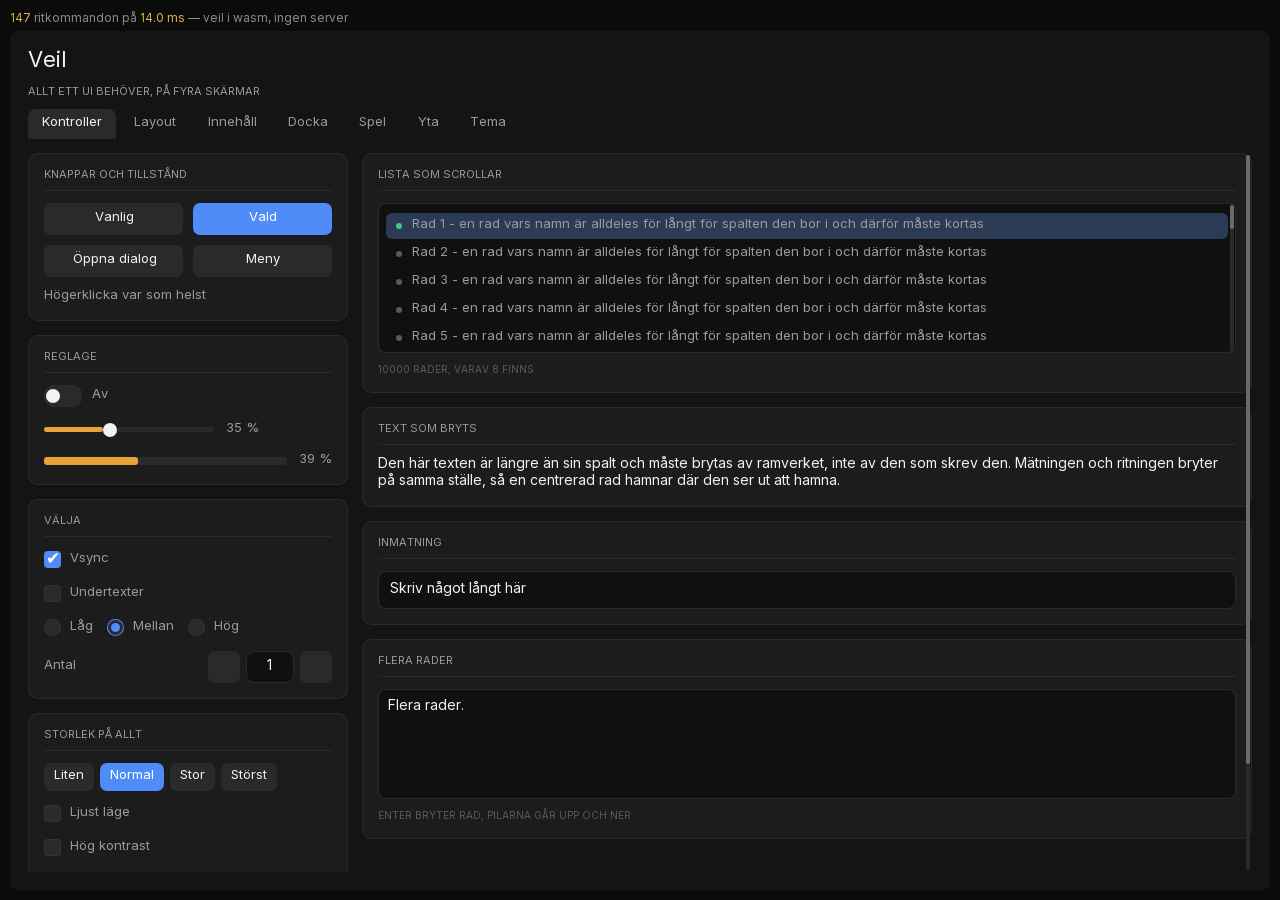
==== examples/wasm_gallery/index.html @ 5d642773 "veil: the cheapest frame is the one nobody builds" ====
<!doctype html>
<html>
<head>
<meta charset="utf-8">
<title>Veil — hela galleriet som wasm</title>
<style>
  /* Nothing in this page lays anything out. Every box, every line of text
     and every rounded corner inside the canvas was decided by veil, in
     wasm, in this tab - there is no server and no DOM below it. */
  html, body { margin: 0; height: 100%; background: #0b0b0b; color: #8a8a8a;
               font: 12px "VeilBody", system-ui, sans-serif; }
  body { display: flex; flex-direction: column; gap: 6px; padding: 10px; box-sizing: border-box; }
  /* The canvas takes whatever room is left. Veil lays out to that, every
     frame, so dragging the window is not a special case of anything. */
  canvas { border-radius: 8px; cursor: default; touch-action: none; flex: 1 1 auto; width: 100%; min-height: 0; display: block; }
  #status { min-height: 1.2em; }
  b { color: #e0b04a; font-weight: normal; }
</style>
</head>
<body>
<div id="status">laddar…</div>
<canvas id="cv"></canvas>
<script>
const cv = document.getElementById('cv');
const ctx = cv.getContext('2d');
const statusEl = document.getElementById('status');

// The screen veil lays out for, in its own pixels - which is whatever room
// the window gives the canvas, not a number written down here.
//
// The canvas holds MORE dots than that on a display that packs more into
// the same inch: at 150 % a 1040-wide canvas stretched to 1560 is a blurred
// photograph of the UI. The backing store is sized in device dots and the
// whole painting scaled by the same factor, so text is drawn at the size it
// is shown at.
let W = 1040, H = 720, dots = 1;
function fit() {
  const r = cv.getBoundingClientRect();
  W = Math.max(320, Math.round(r.width));
  H = Math.max(240, Math.round(r.height));
  dots = window.devicePixelRatio || 1;
  cv.width = Math.round(W * dots);
  cv.height = Math.round(H * dots);
  wearing = '';                       // a resized canvas forgets its state
  where = r;
  if (mod) mod.room_is(W, H);
}

const ICONS = {
  folder: '\u{1F4C1}', file: '\u{1F4C4}', search: '\u{1F50D}', settings: '⚙',
  bell: '\u{1F514}', user: '\u{1F464}', lock: '\u{1F512}', copy: '❐',
  trash: '\u{1F5D1}', menu: '≡', close: '✕', x: '✕',
  check: '✔', plus: '＋', minus: '−', play: '▶', pause: '⏸',
  star: '★', heart: '♥', diamond: '◆', circle: '●', triangle: '▲',
  chevron: '›', chevron_right: '›', chevron_left: '‹',
  chevron_down: 'ˇ', chevron_up: 'ˆ',
  arrow_right: '→', arrow_left: '←', arrow_up: '↑', arrow_down: '↓',
  sword: '\u{1F5E1}', shield: '\u{1F6E1}', bow: '\u{1F3F9}', potion: '\u{1F9EA}',
  ring: '\u{1F48D}', orb: '\u{1F52E}', scroll: '\u{1F4DC}', key: '\u{1F5DD}',
  pickaxe: '⛏', meat: '\u{1F356}', gem: '\u{1F48E}', coin: '\u{1FA99}',
};

// An empty colour means "do not paint", never "paint black".
function ink(c) { return (c && c.length > 1) ? c : null; }

// A radius crosses as a string so one command can carry four corners:
// "8" is all four, "8 0 8 0" goes top-left, top-right, bottom-right,
// bottom-left. Held to half the shorter side, the way the shader holds it.
function corners(r, w, h) {
  const parts = String(r == null ? 0 : r).trim().split(/\s+/).map(Number);
  const four = parts.length >= 4 ? parts.slice(0, 4)
             : parts.length === 2 ? [parts[0], parts[1], parts[0], parts[1]]
             : [parts[0] || 0, parts[0] || 0, parts[0] || 0, parts[0] || 0];
  const cap = Math.min(w, h) / 2;
  return four.map(v => Math.max(0, Math.min(cap, v || 0)));
}

function roundPath(x, y, w, h, rad) {
  const [tl, tr, br, bl] = corners(rad, w, h);
  ctx.beginPath();
  ctx.moveTo(x + tl, y);
  ctx.lineTo(x + w - tr, y);
  ctx.arcTo(x + w, y, x + w, y + tr, tr);
  ctx.lineTo(x + w, y + h - br);
  ctx.arcTo(x + w, y + h, x + w - br, y + h, br);
  ctx.lineTo(x + bl, y + h);
  ctx.arcTo(x, y + h, x, y + h - bl, bl);
  ctx.lineTo(x, y + tl);
  ctx.arcTo(x, y, x + tl, y, tl);
  ctx.closePath();
}

// Clipping is a SETTING, not a stack. The resolver has already worked out
// what is inside every clip a node sits under, so each command says the
// finished box. A box with no area is how it says there is no clip.
let clipped = false;
function setClip(x, y, w, h, rad) {
  if (clipped) { ctx.restore(); clipped = false; }
  if (w < 0 || h < 0) return;
  ctx.save();
  roundPath(x, y, w, h, rad);
  ctx.clip();
  clipped = true;
}

// Pictures arrive as names. Loaded once, kept, and the frame asked for
// again when one lands - a missing picture is a hole, never a stall.
const pictures = new Map();
function pictureOf(name) {
  if (!name) return null;
  if (pictures.has(name)) return pictures.get(name) || null;
  const img = new Image();
  img.onload = () => { pictures.set(name, img); };
  img.onerror = () => pictures.set(name, null);
  img.src = 'art/' + encodeURIComponent(name);
  pictures.set(name, null);
  return null;
}

// Assigning ctx.font re-parses the shorthand and re-resolves the face, and a
// screen has a hundred and fifty lines of text on it. Setting it only when it
// actually changes took a frame from six milliseconds to two.
let wearing = '';
function face(f) { if (f !== wearing) { ctx.font = f; wearing = f; } }

// --- the module -----------------------------------------------------------
// Everything wasm cannot do for itself. The slot store is a Map here and
// the clock is here, which is the whole of the "state" group - and it is
// what lets a framework whose caches, motion store and "how long has this
// been hovered" all live in slots run inside a tab.

let M = null, mod = null, floor = 0;
const began = performance.now();

// --- the slot store -------------------------------------------------------
// A byte-keyed table, and the reason it is not simply a Map of strings.
//
// A frame asks the store about two and a half thousand times. Measured, the
// call across the seam is FREE - what cost 0.25 microseconds a time was
// turning the key's bytes into a JS string so a Map could hash it. Eighty
// four per cent of the whole thing, for a string nobody ever reads.
//
// So the bytes are hashed where they lie and compared where they lie. A
// lookup allocates nothing. Text VALUES are kept as bytes too, so setting
// one and reading it back never makes a string either. 0.25 -> 0.04 µs.
const slots = (() => {
  let U = null, seen = null;
  const bytes = () => { if (seen !== M.buffer) { seen = M.buffer; U = new Uint8Array(M.buffer); } return U; };
  // hash -> entry, or an array of them when two keys land on one hash.
  const table = new Map();

  // The module hands over the key's HASH - it works it out in a dozen wasm
  // instructions over the bytes where they already lie - and leaves the
  // key's address at mem[8] for the one thing a hash cannot do: tell two
  // keys apart that landed on the same number.
  const keyAt = (u) => u[8] | (u[9] << 8) | (u[10] << 16) | (u[11] << 24);
  const same = (u, at, n, k) => {
    if (k.length !== n) return false;
    for (let i = 0; i < n; i++) if (k[i] !== u[at + i]) return false;
    return true;
  };
  const find = (h) => {
    const hit = table.get(h >>> 0);
    if (hit === undefined) return undefined;
    const u = bytes(), p = keyAt(u);
    const n = u[p] | (u[p+1] << 8) | (u[p+2] << 16) | (u[p+3] << 24);
    if (!Array.isArray(hit)) return same(u, p + 4, n, hit.k) ? hit : undefined;
    for (const e of hit) if (same(u, p + 4, n, e.k)) return e;
    return undefined;
  };
  const put = (h, v) => {
    const u = bytes(), p = keyAt(u);
    const n = u[p] | (u[p+1] << 8) | (u[p+2] << 16) | (u[p+3] << 24);
    h = h >>> 0;
    const hit = table.get(h);
    if (hit === undefined) { table.set(h, { k: u.slice(p + 4, p + 4 + n), v: v }); return; }
    if (!Array.isArray(hit)) {
      if (same(u, p + 4, n, hit.k)) { hit.v = v; return; }
      table.set(h, [hit, { k: u.slice(p + 4, p + 4 + n), v: v }]);
      return;
    }
    for (const e of hit) if (same(u, p + 4, n, e.k)) { e.v = v; return; }
    hit.push({ k: u.slice(p + 4, p + 4 + n), v: v });
  };
  // A text value, copied out of wasm memory as bytes. No string is made.
  const grab = (p) => {
    const u = bytes();
    const n = u[p] | (u[p+1] << 8) | (u[p+2] << 16) | (u[p+3] << 24);
    return u.slice(p + 4, p + 4 + n);
  };
  return {
    find: find, put: put, grab: grab,
    get size() { let n = 0; for (const v of table.values()) n += Array.isArray(v) ? v.length : 1; return n; },
    // For looking at the store from outside - a test, a status line. Never
    // on the path a frame takes.
    look: (name) => {
      for (const v of table.values())
        for (const e of (Array.isArray(v) ? v : [v]))
          if (utf8.decode(e.k) === name) return (e.v instanceof Uint8Array) ? utf8.decode(e.v) : e.v;
      return undefined;
    },
  };
})();

// One decoder, not one per string. A frame crosses this seam a couple of
// thousand times - every slot key, every colour, every line of text - and
// building a fresh TextDecoder each time was over half the frame.
const utf8 = new TextDecoder(), toUtf8 = new TextEncoder();
const readText = (p) => {
  const u = new Uint8Array(M.buffer);
  const n = u[p] | (u[p+1] << 8) | (u[p+2] << 16) | (u[p+3] << 24);
  return utf8.decode(u.subarray(p + 4, p + 4 + n));
};
// Text lives in linear memory behind a four-byte length, taken from the
// bump pointer the module keeps at address 0.
const EMPTY = new Uint8Array(0);
const allocBytes = (b) => {
  const dv = new DataView(M.buffer), u8 = new Uint8Array(M.buffer);
  const p = dv.getUint32(0, true);
  dv.setUint32(p, b.length, true);
  u8.set(b, p + 4);
  dv.setUint32(0, p + 4 + b.length, true);
  return p;
};
const allocText = (s) => allocBytes(toUtf8.encode(s));

const env = {
  __print: (p, nl) => console.log(readText(p)),
  __argc: () => 1,
  __argv: (i) => allocText(i === 0 ? 'veil' : ''),
  __file_write: () => 1,
  __file_read: () => allocText(''),
  host_sin: Math.sin, host_cos: Math.cos, host_tan: Math.tan,
  host_sqrt: Math.sqrt, host_exp: Math.exp, host_log: Math.log,
  host_pow: Math.pow, host_atan2: Math.atan2,
  __slot_set: (k, v) => { slots.put(k, v); return 0; },
  __slot_set_text: (k, v) => { slots.put(k, slots.grab(v)); return 0; },
  __slot_get_int: (k) => { const e = slots.find(k); return (e !== undefined && typeof e.v === 'number') ? e.v : 0; },
  __slot_get: (k) => { const e = slots.find(k); return allocBytes((e !== undefined && e.v instanceof Uint8Array) ? e.v : EMPTY); },
  __slot_has: (k) => (slots.find(k) !== undefined ? 1 : 0),
  __now: () => Math.round(performance.now() - began),
  fmt_float: (x, places) => allocText(Number(x).toFixed(places >>> 0)),
  // There is no arena and no persist region in a page: one linear memory,
  // a bump pointer, and a host that winds it back between frames.
  orion_persist_on: () => 0, orion_persist_off: () => 0,
  orion_arena_off: () => 0, orion_arena_on: () => 0, orion_arena_active: () => 0,

  // --- the painter: eleven commands, called as the list is walked ---------
  // Nothing is serialised and nothing is parsed. A rectangle crosses as
  // four numbers.
  page_rect: (x, y, w, h, colP, radP) => {
    const col = ink(readText(colP));
    if (!col) return 0;
    ctx.fillStyle = col;
    // A fill that changes down its own box is a fill, not a second kind of
    // command, so a gradient rides in the colour slot.
    if (col.startsWith('grad:')) {
      const bits = col.split(':');
      const g = ctx.createLinearGradient(x, y, x, y + h);
      g.addColorStop(0, '#' + bits[1]); g.addColorStop(1, '#' + bits[2]);
      ctx.fillStyle = g;
    }
    roundPath(x, y, w, h, readText(radP));
    ctx.fill();
    return 1;
  },
  // The same rounded box, blurred, with nothing on top - the box that casts
  // it comes next in the stream.
  page_shadow: (x, y, w, h, colP, rad, blur) => {
    const col = ink(readText(colP));
    if (!col) return 0;
    ctx.save();
    ctx.shadowColor = col; ctx.shadowBlur = blur || 0; ctx.fillStyle = col;
    roundPath(x, y, w, h, rad);
    ctx.fill();
    ctx.restore();
    return 1;
  },
  page_clip: (x, y, w, h, rad) => { setClip(x, y, w, h, rad); return 1; },
  page_text: (x, y, sP, colP, size) => {
    const col = ink(readText(colP));
    if (!col) return 0;
    ctx.fillStyle = col;
    face((size || 13) + 'px VeilBody, system-ui, sans-serif');
    ctx.fillText(readText(sP), x, y);
    return 1;
  },
  // An icon with no colour is not painted, exactly like text with none.
  // Guessing a grey here hid a theme that never said what colour its mark
  // was, and drew a light grey tick on a blue box.
  //
  // A symbol font comes FIRST in the stack. Half of these are text symbols
  // and half are pictographs; an emoji font renders a tick as a COLOUR
  // glyph and ignores the fill entirely, which is why the tick came out in
  // a colour nobody chose. The pictographs have no symbol-font glyph and
  // fall through to the emoji font on their own.
  page_icon: (x, y, nameP, size, colP) => {
    const col = ink(readText(colP));
    if (!col) return 0;
    ctx.fillStyle = col;
    const side = size || 16;
    face(side + 'px "Segoe UI Symbol", "Apple Symbols", "Segoe UI Emoji", "Apple Color Emoji", serif');
    // The list says "an icon of this size, at this corner". Where the glyph
    // the painter substitutes sits inside that square is the painter's own
    // business, and the middle is where it belongs.
    ctx.textAlign = 'center'; ctx.textBaseline = 'middle';
    ctx.fillText(ICONS[readText(nameP)] || '·', x + side / 2, y + side / 2);
    ctx.textAlign = 'left'; ctx.textBaseline = 'top';
    return 1;
  },
  // A ring, or a slice of one. Veil counts degrees clockwise from twelve
  // o'clock, which is how anybody reading a dial counts them.
  page_arc: (x, y, outer, thick, from, to, colP) => {
    const col = ink(readText(colP));
    const r = (outer || 0) - (thick || 0) / 2;
    if (!col || r <= 0) return 0;
    ctx.save();
    ctx.beginPath();
    ctx.arc(x, y, r, (from - 90) * Math.PI / 180, (to - 90) * Math.PI / 180);
    ctx.strokeStyle = col; ctx.lineWidth = thick || 1; ctx.lineCap = 'butt';
    ctx.stroke();
    ctx.restore();
    return 1;
  },
  // A filled outline. Points arrive as "x,y x,y ..." already in pixels.
  page_path: (ptsP, colP) => {
    const col = ink(readText(colP));
    const pts = readText(ptsP).trim().split(/\s+/).map(s => s.split(',').map(Number));
    if (!col || pts.length < 2) return 0;
    ctx.beginPath();
    ctx.moveTo(pts[0][0], pts[0][1]);
    for (let i = 1; i < pts.length; i++) ctx.lineTo(pts[i][0], pts[i][1]);
    ctx.closePath();
    ctx.fillStyle = col; ctx.fill();
    return 1;
  },
  page_image: (x, y, pathP, w, h) => {
    const img = pictureOf(readText(pathP));
    if (img) ctx.drawImage(img, x, y, w, h);
    return 1;
  },
  page_sprite: (x, y, pathP, scale) => {
    const img = pictureOf(readText(pathP));
    if (!img) return 0;
    const k = (scale || 100) / 100;
    ctx.drawImage(img, x, y, img.width * k, img.height * k);
    return 1;
  },
  // Nine-slice: the corners keep their size, the edges stretch along one
  // way and the middle stretches both.
  page_nine: (x, y, w, h, pathP, corner) => {
    const img = pictureOf(readText(pathP));
    if (!img) return 0;
    const s = corner || 8, iw = img.width, ih = img.height;
    const cols = [[0, s], [s, iw - 2*s], [iw - s, s]];
    const rows = [[0, s], [s, ih - 2*s], [ih - s, s]];
    const dcols = [[x, s], [x + s, w - 2*s], [x + w - s, s]];
    const drows = [[y, s], [y + s, h - 2*s], [y + h - s, s]];
    for (let r = 0; r < 3; r++) for (let q = 0; q < 3; q++) {
      if (cols[q][1] <= 0 || rows[r][1] <= 0 || dcols[q][1] <= 0 || drows[r][1] <= 0) continue;
      ctx.drawImage(img, cols[q][0], rows[r][0], cols[q][1], rows[r][1],
                         dcols[q][0], drows[r][0], dcols[q][1], drows[r][1]);
    }
    return 1;
  },
};

// --- one frame ------------------------------------------------------------
// Clear, call, wind the bump pointer back. That last line IS the frame
// region: everything a frame allocated is dead the moment it is painted,
// and what has to outlive it went to a slot.

const MOVE = 1, DOWN = 2, UP = 3, DRAG = 4, WHEEL = 5, CHAR = 6, KEY = 7;

// The bump pointer lives at address 0. One DataView, kept - but wasm memory
// GROWS, and growing hands out a new ArrayBuffer and detaches the old one.
// A view made once and held is dead the first time the module needs another
// page, and writing through it throws where the reset belongs, so the frame
// region silently stops being wound back and the module runs out of memory.
let mem0 = null, memBuf = null;
function bump() {
  if (memBuf !== M.buffer) { memBuf = M.buffer; mem0 = new DataView(M.buffer); }
  return mem0;
}

function tell(what, x, y, code, mods) {
  if (!mod) return;
  setClip(0, 0, -1, -1);
  ctx.setTransform(dots, 0, 0, dots, 0, 0);
  ctx.clearRect(0, 0, W, H);
  ctx.textBaseline = 'top';
  ctx.lineJoin = 'round';
  const t0 = performance.now();
  try {
    drawn = mod.frame(what, x | 0, y | 0, code | 0, mods | 0);
  } finally {
    // Everything this frame allocated is dead now. Winding the pointer back
    // IS the frame region - and it happens even if the frame threw, because
    // a frame that does not give its memory back takes the next one down
    // with it, and the one after that, until the module is out of memory.
    bump().setUint32(0, floor, true);
  }
  spent = performance.now() - t0;
  setClip(0, 0, -1, -1);
}

// The canvas is 1040 wide whatever room the window gives it, so a pointer
// at a page pixel is not at a canvas pixel. The rect is kept: asking for it
// forces the browser to lay the page out, and a mouse asks a few hundred
// times a second.
let where = cv.getBoundingClientRect();
addEventListener('resize', fit);
addEventListener('scroll', () => { where = cv.getBoundingClientRect(); }, true);
new ResizeObserver(fit).observe(cv);
function spot(ev) {
  return [Math.round((ev.clientX - where.left) * W / where.width),
          Math.round((ev.clientY - where.top) * H / where.height)];
}

// --- one clock -------------------------------------------------------------
// A browser frame drives everything. Events go in a queue and are drained on
// the next frame; nothing paints outside it.
//
// This is what "not quite smooth" was. Motion ran off a 100 ms timer, so a
// scroll eased at ten frames a second while the display did sixty. A wheel
// painted the whole screen from inside its own handler, and a trackpad sends
// a hundred of those a second - each one a full rebuild the display never
// showed. And the status line was rewritten every frame, which is a DOM
// parse and a page layout for a number nobody reads that fast.

const waiting = [];
let drawn = 0, spent = 0, said = '', asleep = 0, awake = 0;

function later(what, x, y, code, mods) {
  const back = waiting[waiting.length - 1];
  // Moves collapse into each other - only the newest position matters. Wheel
  // steps add up, so a fast flick still travels its whole distance. A press,
  // a release and a key are each their own event and are never lost.
  if (back && back[0] === what && (what === MOVE || what === DRAG)) {
    back[1] = x; back[2] = y;
    return;
  }
  if (back && back[0] === WHEEL && what === WHEEL) { back[2] += y; return; }
  waiting.push([what, x, y, code | 0, mods | 0]);
}

function beat() {
  requestAnimationFrame(beat);
  if (!mod) return;
  if (waiting.length === 0) {
    // Nobody touched anything. If nothing on this screen is moving either,
    // it is the same picture it was a moment ago - and building it again to
    // find that out costs the whole frame. The canvas already holds it.
    //
    // This is the cheapest frame there is: the one nobody builds. A page
    // with a meter on it says so and gets built; a page without one is
    // still, and costs a single call to ask.
    if (!mod.restless()) { asleep++; return; }
    awake++;
    // The clock frame. Anything that eases keeps easing, at the rate the
    // display actually runs at.
    tell(0, 0, 0, 0, 0);
  } else {
    while (waiting.length) { const e = waiting.shift(); tell(e[0], e[1], e[2], e[3], e[4]); }
  }
  const now = '<b>' + drawn + '</b> ritkommandon på <b>' + spent.toFixed(1) + ' ms</b> — veil i wasm, ingen server'
    + (asleep ? ' · <b>' + Math.round(asleep * 100 / (asleep + awake)) + ' %</b> av ramarna behövde inte byggas' : '');
  if (now !== said) { said = now; statusEl.innerHTML = now; }
}

let down = false;
cv.addEventListener('pointermove', e => { const at = spot(e); later(down ? DRAG : MOVE, at[0], at[1], 0, 0); });
// Whether a finger or a mouse is doing this. It matters in exactly one
// place: a finger dragging empty space is scrolling, a mouse is not.
const finger = e => (e.pointerType === 'touch' || e.pointerType === 'pen') ? 1 : 0;
cv.addEventListener('pointerdown', e => {
  down = true;
  cv.setPointerCapture(e.pointerId);
  const at = spot(e); later(DOWN, at[0], at[1], 0, finger(e));
});
addEventListener('pointerup', e => {
  if (!down) return;
  down = false;
  const at = spot(e); later(UP, at[0], at[1], 0, 0);
});
// How far the wheel turned, in pixels, whatever unit it chose to say it in.
cv.addEventListener('wheel', e => {
  e.preventDefault();
  const px = e.deltaMode === 1 ? e.deltaY * 40 : e.deltaMode === 2 ? e.deltaY * H : e.deltaY;
  later(WHEEL, 0, Math.round(px), 0, 0);
}, { passive: false });
// A key belongs to whatever the screen says is being typed into. Codes for
// the ones that MOVE, a character for the rest - the split every editor makes.
const KEYS = { Backspace: 8, Delete: 46, ArrowLeft: 37, ArrowRight: 39, ArrowUp: 38, ArrowDown: 40, Home: 36, End: 35, Enter: 13, Tab: 9, Escape: 27 };
addEventListener('keydown', e => {
  if (e.key.length === 1 && !e.ctrlKey && !e.metaKey) later(CHAR, 0, 0, e.key.codePointAt(0), 0);
  else if (KEYS[e.key] !== undefined) {
    e.preventDefault();
    later(KEY, 0, 0, KEYS[e.key], (e.shiftKey ? 1 : 0) + (e.ctrlKey ? 2 : 0));
  }
});

// The clipboard is the browser's, so it is asked and answered here. Text
// crosses as a pointer into linear memory, the same way it does everywhere
// else at this seam.
addEventListener('copy', e => {
  if (!mod) return;
  const s = readText(mod.picked_text());
  if (!s) return;
  e.clipboardData.setData('text/plain', s);
  e.preventDefault();
});
addEventListener('cut', e => {
  if (!mod) return;
  const s = readText(mod.picked_text());
  if (!s) return;
  e.clipboardData.setData('text/plain', s);
  e.preventDefault();
  mod.cut_out();
});
addEventListener('paste', e => {
  if (!mod) return;
  const s = e.clipboardData.getData('text/plain');
  if (!s) return;
  e.preventDefault();
  mod.paste_in(allocText(s));
});

// --- boot -----------------------------------------------------------------
// The face has to be in place before the first frame: a painter drawing in
// a face nobody measured paints a different program however right its
// rectangles are. It is the very TTF the resolver measured with.
(async () => {
  try {
    const face = new FontFace('VeilBody', await (await fetch('Inter-Regular.subset.ttf')).arrayBuffer());
    await face.load();
    document.fonts.add(face);
  } catch (err) {
    statusEl.textContent = 'ritar i en annan face an den som matte: ' + err.message;
  }
  const src = await WebAssembly.instantiateStreaming(fetch('gallery.wasm'), { env: env });
  mod = src.instance.exports;
  M = mod.memory;
  mod.boot();
  fit();                              // tell it how much room it has
  // Where the bump pointer stands once the program has started: everything
  // above this line is one frame's worth and is thrown away after each.
  floor = bump().getUint32(0, true);
  requestAnimationFrame(beat);
})();
</script>
</body>
</html>
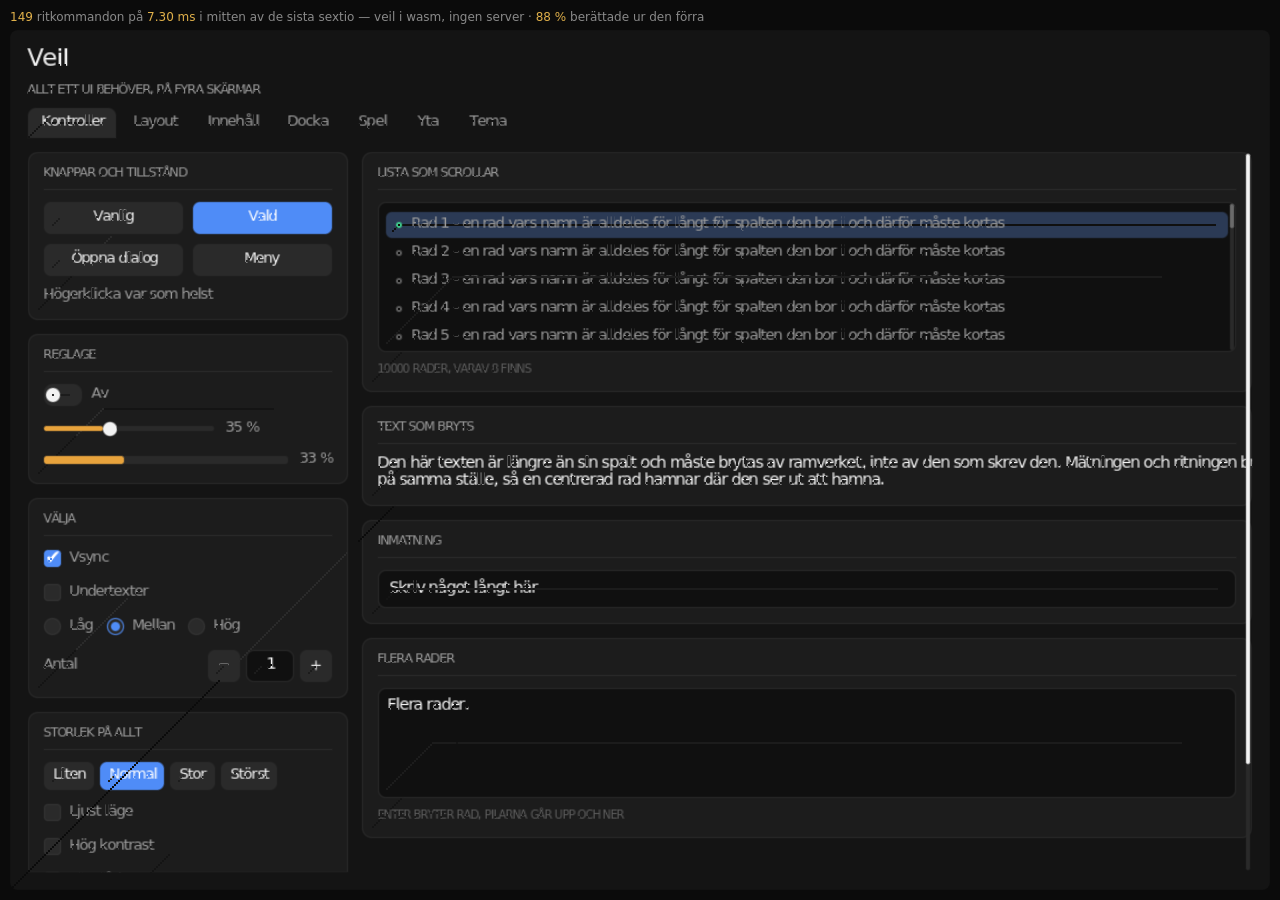
==== commit 0298b1be: "veil: a frame told from the last one, in one draw call" ====
--- a/examples/wasm_gallery/index.html
+++ b/examples/wasm_gallery/index.html
@@ -20,9 +20,17 @@
 <body>
 <div id="status">laddar…</div>
 <canvas id="cv"></canvas>
+<script src="gl.js"></script>
 <script>
-const cv = document.getElementById('cv');
-const ctx = cv.getContext('2d');
+// A canvas hands out ONE kind of context for its whole life, so the two
+// painters get a canvas each, laid in the same place. The card draws unless
+// ?gpu=0 says otherwise, and then the canvas2d reader takes over - which is
+// also what happens by itself on a machine with no webgl2.
+const onGpu = location.search.indexOf('gpu=0') < 0;
+const flat = document.getElementById('cv');
+const cv = onGpu ? flat.cloneNode(false) : flat;
+if (onGpu) { cv.id = 'cv'; flat.id = 'flat'; flat.replaceWith(cv); }
+const ctx = onGpu ? flat.getContext('2d') : cv.getContext('2d');
 const statusEl = document.getElementById('status');
 
 // The screen veil lays out for, in its own pixels - which is whatever room
@@ -60,48 +68,10 @@
   pickaxe: '⛏', meat: '\u{1F356}', gem: '\u{1F48E}', coin: '\u{1FA99}',
 };
 
-// An empty colour means "do not paint", never "paint black".
-function ink(c) { return (c && c.length > 1) ? c : null; }
-
-// A radius crosses as a string so one command can carry four corners:
-// "8" is all four, "8 0 8 0" goes top-left, top-right, bottom-right,
-// bottom-left. Held to half the shorter side, the way the shader holds it.
-function corners(r, w, h) {
-  const parts = String(r == null ? 0 : r).trim().split(/\s+/).map(Number);
-  const four = parts.length >= 4 ? parts.slice(0, 4)
-             : parts.length === 2 ? [parts[0], parts[1], parts[0], parts[1]]
-             : [parts[0] || 0, parts[0] || 0, parts[0] || 0, parts[0] || 0];
-  const cap = Math.min(w, h) / 2;
-  return four.map(v => Math.max(0, Math.min(cap, v || 0)));
-}
-
-function roundPath(x, y, w, h, rad) {
-  const [tl, tr, br, bl] = corners(rad, w, h);
-  ctx.beginPath();
-  ctx.moveTo(x + tl, y);
-  ctx.lineTo(x + w - tr, y);
-  ctx.arcTo(x + w, y, x + w, y + tr, tr);
-  ctx.lineTo(x + w, y + h - br);
-  ctx.arcTo(x + w, y + h, x + w - br, y + h, br);
-  ctx.lineTo(x + bl, y + h);
-  ctx.arcTo(x, y + h, x, y + h - bl, bl);
-  ctx.lineTo(x, y + tl);
-  ctx.arcTo(x, y, x + tl, y, tl);
-  ctx.closePath();
-}
-
 // Clipping is a SETTING, not a stack. The resolver has already worked out
 // what is inside every clip a node sits under, so each command says the
 // finished box. A box with no area is how it says there is no clip.
 let clipped = false;
-function setClip(x, y, w, h, rad) {
-  if (clipped) { ctx.restore(); clipped = false; }
-  if (w < 0 || h < 0) return;
-  ctx.save();
-  roundPath(x, y, w, h, rad);
-  ctx.clip();
-  clipped = true;
-}
 
 // Pictures arrive as names. Loaded once, kept, and the frame asked for
 // again when one lands - a missing picture is a hole, never a stall.
@@ -123,13 +93,289 @@
 let wearing = '';
 function face(f) { if (f !== wearing) { ctx.font = f; wearing = f; } }
 
+// The font shorthand for a size, built once per size rather than once per
+// line of text.
+const BODY = [], MARKS = [];
+function bodyFont(size) { return BODY[size] || (BODY[size] = size + 'px VeilBody, system-ui, sans-serif'); }
+function markFont(size) { return MARKS[size] || (MARKS[size] = size + 'px "Segoe UI Symbol", "Apple Symbols", "Segoe UI Emoji", "Apple Color Emoji", serif'); }
+
+
+// --- the whole frame, as numbers ------------------------------------------
+//
+// The eleven painters above say a frame one command at a time, and every
+// colour and every radius crosses as a STRING this side then has to read.
+// This is the same frame as two blocks of numbers and one call.
+//
+//   cmds   twelve numbers a command, always in the same places
+//   words  the letters, one byte to a number
+//
+// A colour arrives as `0xrrggbbaa` in one number. The table below turns it
+// into the string canvas wants, once ever - twenty of those on a screen,
+// against a hundred and fifty reads before.
+
+const inks = new Map();
+function inkOf(v) {
+  let s = inks.get(v);
+  if (s === undefined) {
+    s = '#' + (v >>> 0).toString(16).padStart(8, '0');
+    inks.set(v, s);
+  }
+  return s;
+}
+
+// A word out of the block: a length and then its bytes, one to a number.
+const utf8Words = new TextDecoder();
+let wordBytes = new Uint8Array(256);
+function wordFrom(get, start) {
+  const n = get(start);
+  if (n > wordBytes.length) wordBytes = new Uint8Array(n * 2);
+  for (let i = 0; i < n; i++) wordBytes[i] = get(start + 1 + i);
+  return utf8Words.decode(wordBytes.subarray(0, n));
+}
+
+// Corners come as four numbers now, so nothing is parsed here.
+function fourPath(x, y, w, h, tl, tr, br, bl) {
+  if ((tl | tr | br | bl) === 0) { ctx.beginPath(); ctx.rect(x, y, w, h); return; }
+  const cap = Math.min(w, h) / 2;
+  if (tl === tr && tr === br && br === bl) {
+    ctx.beginPath(); ctx.roundRect(x, y, w, h, Math.min(tl, cap));
+    return;
+  }
+  const a = Math.min(tl, cap), b = Math.min(tr, cap), c = Math.min(br, cap), d = Math.min(bl, cap);
+  ctx.beginPath();
+  ctx.moveTo(x + a, y);
+  ctx.lineTo(x + w - b, y);
+  ctx.arcTo(x + w, y, x + w, y + b, b);
+  ctx.lineTo(x + w, y + h - c);
+  ctx.arcTo(x + w, y + h, x + w - c, y + h, c);
+  ctx.lineTo(x + d, y + h);
+  ctx.arcTo(x, y + h, x, y + h - d, d);
+  ctx.lineTo(x, y + a);
+  ctx.arcTo(x, y, x + a, y, a);
+  ctx.closePath();
+}
+
+function clipTo(x, y, w, h, rad) {
+  if (clipped) { ctx.restore(); clipped = false; }
+  if (w < 0 || h < 0) return;
+  ctx.save();
+  fourPath(x, y, w, h, rad, rad, rad, rad);
+  ctx.clip();
+  clipped = true;
+}
+
+// One frame. `cmds` and `words` are lists in linear memory: a length, then
+// the numbers. Read as one Int32Array each and walked with no allocation.
+function paintFrame(cmdsPtr, count, wordsPtr) {
+  // A DataView, not an Int32Array: the allocator hands out one block where
+  // the last one ended, so a block can start on any byte, and a typed array
+  // insists on a multiple of four. getInt32 does not care.
+  const d = bump();
+  const cmdAt = cmdsPtr + 4, wordAt0 = wordsPtr + 4;
+  const num = (i) => d.getInt32(cmdAt + i * 4, true);
+  const wordNum = (i) => d.getInt32(wordAt0 + i * 4, true);
+  drawn = count;
+  for (let i = 0, at = 0; i < count; i++, at += 12) {
+    const kind = num(at);
+    const colour = num(at + 5);
+    // -2 is "do not paint" and never needs a string; -1 is a gradient and
+    // says so in letters.
+    if (colour === -2 && kind !== 3 && kind < 8) continue;
+    const x = num(at + 1), y = num(at + 2), w = num(at + 3), h = num(at + 4);
+
+    if (kind === 1) {
+      if (colour >= 0) ctx.fillStyle = inkOf(colour);
+      else {
+        const said = wordFrom(wordNum, num(at + 11));
+        if (said.startsWith('grad:')) {
+          const bits = said.split(':');
+          const g = ctx.createLinearGradient(x, y, x, y + h);
+          g.addColorStop(0, '#' + bits[1]); g.addColorStop(1, '#' + bits[2]);
+          ctx.fillStyle = g;
+        } else ctx.fillStyle = said;
+      }
+      fourPath(x, y, w, h, num(at + 6), num(at + 7), num(at + 8), num(at + 9));
+      ctx.fill();
+    } else if (kind === 2) {
+      ctx.save();
+      const col = colour >= 0 ? inkOf(colour) : wordFrom(wordNum, num(at + 11));
+      ctx.shadowColor = col; ctx.shadowBlur = num(at + 7) || 0; ctx.fillStyle = col;
+      fourPath(x, y, w, h, num(at + 6), num(at + 6), num(at + 6), num(at + 6));
+      ctx.fill();
+      ctx.restore();
+    } else if (kind === 3) {
+      clipTo(x, y, w, h, num(at + 6));
+    } else if (kind === 4) {
+      ctx.fillStyle = colour >= 0 ? inkOf(colour) : wordFrom(wordNum, num(at + 11));
+      face(bodyFont(num(at + 6) || 13));
+      ctx.fillText(wordFrom(wordNum, num(at + 10)), x, y);
+    } else if (kind === 5) {
+      const side = num(at + 6) || 16;
+      ctx.fillStyle = colour >= 0 ? inkOf(colour) : wordFrom(wordNum, num(at + 11));
+      face(markFont(side));
+      ctx.textAlign = 'center'; ctx.textBaseline = 'middle';
+      ctx.fillText(ICONS[wordFrom(wordNum, num(at + 10))] || '·', x + side / 2, y + side / 2);
+      ctx.textAlign = 'left'; ctx.textBaseline = 'top';
+    } else if (kind === 6) {
+      const thick = num(at + 7) || 1;
+      const r = (num(at + 6) || 0) - thick / 2;
+      if (r <= 0) continue;
+      ctx.save();
+      ctx.beginPath();
+      ctx.arc(x, y, r, (num(at + 8) - 90) * Math.PI / 180, (num(at + 9) - 90) * Math.PI / 180);
+      ctx.strokeStyle = colour >= 0 ? inkOf(colour) : wordFrom(wordNum, num(at + 11));
+      ctx.lineWidth = thick; ctx.lineCap = 'butt';
+      ctx.stroke();
+      ctx.restore();
+    } else if (kind === 7) {
+      const pts = wordFrom(wordNum, num(at + 10)).trim().split(/\s+/);
+      if (pts.length < 2) continue;
+      ctx.fillStyle = colour >= 0 ? inkOf(colour) : wordFrom(wordNum, num(at + 11));
+      ctx.beginPath();
+      for (let k = 0; k < pts.length; k++) {
+        const xy = pts[k].split(',');
+        if (k === 0) ctx.moveTo(+xy[0], +xy[1]); else ctx.lineTo(+xy[0], +xy[1]);
+      }
+      ctx.closePath();
+      ctx.fill();
+    } else {
+      const img = pictureOf(wordFrom(wordNum, num(at + 10)));
+      if (!img) continue;
+      if (kind === 8) ctx.drawImage(img, x, y, w, h);
+      else if (kind === 10) { const k = (num(at + 6) || 100) / 100; ctx.drawImage(img, x, y, img.width * k, img.height * k); }
+      else {
+        const s = num(at + 6) || 8, iw = img.width, ih = img.height;
+        const cols = [[0, s], [s, iw - 2*s], [iw - s, s]];
+        const rows = [[0, s], [s, ih - 2*s], [ih - s, s]];
+        const dc = [[x, s], [x + s, w - 2*s], [x + w - s, s]];
+        const dr = [[y, s], [y + s, h - 2*s], [y + h - s, s]];
+        for (let r2 = 0; r2 < 3; r2++) for (let q = 0; q < 3; q++) {
+          if (cols[q][1] <= 0 || rows[r2][1] <= 0 || dc[q][1] <= 0 || dr[r2][1] <= 0) continue;
+          ctx.drawImage(img, cols[q][0], rows[r2][0], cols[q][1], rows[r2][1], dc[q][0], dr[r2][0], dc[q][1], dr[r2][1]);
+        }
+      }
+    }
+  }
+  return count;
+}
+
+
+// --- the same frame, handed to the card -----------------------------------
+// The number block goes almost straight into instances. What the reader
+// above says with three hundred and fifty canvas calls, this says with one
+// draw call: a rounded box, a ring and a letter are the same shape once a
+// letter is a picture on a sheet.
+//
+// Behind ?gpu=1 while it is checked against the reader above, which is the
+// one that has to keep working.
+let GL = null;
+const F = 1 / 255;
+
+// `#rrggbb` or `#rrggbbaa`, with or without the hash, as four numbers.
+function hexInk(t) {
+  const hex = t.charCodeAt(0) === 35 ? t.slice(1) : t;
+  const v = parseInt(hex.slice(0, 6), 16) || 0;
+  return [((v >> 16) & 255) * F, ((v >> 8) & 255) * F, (v & 255) * F,
+          hex.length >= 8 ? parseInt(hex.slice(6, 8), 16) * F : 1];
+}
+
+function glFrame(cmdsPtr, count, wordsPtr) {
+  const g = GL || (GL = makeGl(cv));
+  if (!g) return paintFrame(cmdsPtr, count, wordsPtr);
+  const d = bump();
+  const cmdAt = cmdsPtr + 4, wordAt0 = wordsPtr + 4;
+  const num = (i) => d.getInt32(cmdAt + i * 4, true);
+  const wordNum = (i) => d.getInt32(wordAt0 + i * 4, true);
+  drawn = count;
+  g.begin(W, H);
+  for (let i = 0, at = 0; i < count; i++, at += 12) {
+    const kind = num(at);
+    const colour = num(at + 5);
+    if (colour === -2 && kind !== 3 && kind < 8) continue;
+    const x = num(at + 1), y = num(at + 2), w = num(at + 3), h = num(at + 4);
+    // Four numbers out of one, the way the shader wants them. A gradient
+    // still crosses as letters and shows its first stop until the shader
+    // learns a second one.
+    let r = 0, gr = 0, b = 0, a = 1, slide = null;
+    if (colour >= 0) {
+      r = ((colour >>> 24) & 255) * F; gr = ((colour >>> 16) & 255) * F;
+      b = ((colour >>> 8) & 255) * F;  a = (colour & 255) * F;
+    } else if (kind !== 3) {
+      const said = wordFrom(wordNum, num(at + 11));
+      const stops = said.startsWith('grad:') ? said.split(':') : null;
+      const first = hexInk(stops ? stops[1] : said);
+      r = first[0]; gr = first[1]; b = first[2]; a = first[3];
+      if (stops) slide = hexInk(stops[2]);
+    }
+
+    if (kind === 1) {
+      // A slide of colour is the same box with its far end riding along.
+      if (slide) g.put(x, y, w, h, num(at + 6), num(at + 7), num(at + 8), num(at + 9),
+                       r, gr, b, a, 3, 0, 0, slide[0], slide[1], slide[2], slide[3]);
+      else g.put(x, y, w, h, num(at + 6), num(at + 7), num(at + 8), num(at + 9), r, gr, b, a, 0, 0, 0, 0, 0, 0, 0);
+    } else if (kind === 2) {
+      const rad = num(at + 6);
+      g.put(x, y, w, h, rad, rad, rad, rad, r, gr, b, a, 0, num(at + 7) || 0, 0, 0, 0, 0, 0);
+    } else if (kind === 3) {
+      g.clip(w < 0 || h < 0 ? null : [x, y, w, h, num(at + 6)]);
+    } else if (kind === 4 || kind === 5) {
+      const size = num(at + 6) || 13;
+      const mark = kind === 5;
+      const face = g.faceOf(mark ? markFont(size) : bodyFont(size), mark);
+      if (mark) {
+        const word = ICONS[wordFrom(wordNum, num(at + 10))] || '·';
+        // A mark hangs from the middle of its square, centred - the same
+        // two anchors the sheet was written from.
+        const gm = g.glyphOf(face, word);
+        if (gm.w > 0) g.put(Math.round((x + size / 2) * dots) / dots + gm.dx, Math.round((y + size / 2) * dots) / dots + gm.dy, gm.w, gm.h, 0, 0, 0, 0,
+                            r, gr, b, a, 1, 0, 0, gm.u0, gm.v0, gm.u1, gm.v1);
+      } else {
+        // The line says what line it is, and the word block says how long.
+        // On a hit nothing is read: not the letters, not the sheet. Veil
+        // measured this line by adding up advances, so the row was laid out
+        // the same way, letter by letter, which is what was measured.
+        const name = num(at + 7), off = num(at + 10);
+        let row = face.rows.get(name);
+        if (row === undefined || row.len !== wordNum(off)) {
+          row = g.rowFor(face, wordFrom(wordNum, off), wordNum(off));
+          face.rows.set(name, row);
+        }
+        for (let k = 0; k < row.n; k++) {
+          const gm = row.gs[k];
+          // A letter was drawn onto the sheet on whole pixels, so it is put
+          // back on whole pixels. Landing it a third of a pixel over means
+          // the card blends between texels and the letter goes soft; the
+          // pen still walks in fractions, only the landing is snapped.
+          g.put(Math.round((x + row.offs[k]) * dots) / dots + gm.dx, y + gm.dy, gm.w, gm.h, 0, 0, 0, 0,
+                r, gr, b, a, 1, 0, 0, gm.u0, gm.v0, gm.u1, gm.v1);
+        }
+      }
+    } else if (kind === 6) {
+      const thick = num(at + 7) || 1, outer = num(at + 6) || 0;
+      if (outer <= 0) continue;
+      const side = outer * 2 + thick;
+      g.put(x - side / 2, y - side / 2, side, side, outer - thick / 2, 0, 0, 0,
+            r, gr, b, a, 2, 0, thick, num(at + 8) * Math.PI / 180, num(at + 9) * Math.PI / 180, 0, 0);
+    } else if (kind === 7) {
+      const said = wordFrom(wordNum, num(at + 10)).trim().split(/\s+/);
+      const pts = [];
+      for (const one of said) { const xy = one.split(','); if (xy.length === 2) pts.push(+xy[0], +xy[1]); }
+      if (pts.length >= 6) g.polygon(pts, r, gr, b, a, W, H);
+    }
+    // Pictures are still the reader above's job: there is no art in this
+    // example, and a texture apiece is the next thing this file learns.
+  }
+  g.flush(W, H);
+  return count;
+}
+
 // --- the module -----------------------------------------------------------
 // Everything wasm cannot do for itself. The slot store is a Map here and
 // the clock is here, which is the whole of the "state" group - and it is
 // what lets a framework whose caches, motion store and "how long has this
 // been hovered" all live in slots run inside a tab.
 
-let M = null, mod = null, floor = 0;
+let M = null, mod = null, floor = 0, deep = 0;
 const began = performance.now();
 
 // --- the slot store -------------------------------------------------------
@@ -240,129 +486,25 @@
   __slot_has: (k) => (slots.find(k) !== undefined ? 1 : 0),
   __now: () => Math.round(performance.now() - began),
   fmt_float: (x, places) => allocText(Number(x).toFixed(places >>> 0)),
-  // There is no arena and no persist region in a page: one linear memory,
-  // a bump pointer, and a host that winds it back between frames.
-  orion_persist_on: () => 0, orion_persist_off: () => 0,
+  // A page CAN have a kept region, and this is the whole of it. The bump
+  // pointer lives at mem[0] and every allocation reads it, so switching
+  // regions is switching what is in that one cell - no allocation code
+  // anywhere knows or cares.
+  //
+  //   mem[0]  the pointer being allocated from
+  //   mem[12] the frame pointer, parked while the kept region is in use
+  //   mem[16] where the kept region has got to
+  //
+  // Counted, not toggled: font_body opens a kept scope inside one that is
+  // already open, and a plain swap would park the KEPT pointer as if it
+  // were the frame's and lose both. The native runtime counts the same way.
+  orion_persist_on: () => { const d = bump(); if (deep++ === 0) { d.setUint32(12, d.getUint32(0, true), true); d.setUint32(0, d.getUint32(16, true), true); } return 0; },
+  orion_persist_off: () => { const d = bump(); if (--deep === 0) { d.setUint32(16, d.getUint32(0, true), true); d.setUint32(0, d.getUint32(12, true), true); } return 0; },
   orion_arena_off: () => 0, orion_arena_on: () => 0, orion_arena_active: () => 0,
 
-  // --- the painter: eleven commands, called as the list is walked ---------
-  // Nothing is serialised and nothing is parsed. A rectangle crosses as
-  // four numbers.
-  page_rect: (x, y, w, h, colP, radP) => {
-    const col = ink(readText(colP));
-    if (!col) return 0;
-    ctx.fillStyle = col;
-    // A fill that changes down its own box is a fill, not a second kind of
-    // command, so a gradient rides in the colour slot.
-    if (col.startsWith('grad:')) {
-      const bits = col.split(':');
-      const g = ctx.createLinearGradient(x, y, x, y + h);
-      g.addColorStop(0, '#' + bits[1]); g.addColorStop(1, '#' + bits[2]);
-      ctx.fillStyle = g;
-    }
-    roundPath(x, y, w, h, readText(radP));
-    ctx.fill();
-    return 1;
-  },
-  // The same rounded box, blurred, with nothing on top - the box that casts
-  // it comes next in the stream.
-  page_shadow: (x, y, w, h, colP, rad, blur) => {
-    const col = ink(readText(colP));
-    if (!col) return 0;
-    ctx.save();
-    ctx.shadowColor = col; ctx.shadowBlur = blur || 0; ctx.fillStyle = col;
-    roundPath(x, y, w, h, rad);
-    ctx.fill();
-    ctx.restore();
-    return 1;
-  },
-  page_clip: (x, y, w, h, rad) => { setClip(x, y, w, h, rad); return 1; },
-  page_text: (x, y, sP, colP, size) => {
-    const col = ink(readText(colP));
-    if (!col) return 0;
-    ctx.fillStyle = col;
-    face((size || 13) + 'px VeilBody, system-ui, sans-serif');
-    ctx.fillText(readText(sP), x, y);
-    return 1;
-  },
-  // An icon with no colour is not painted, exactly like text with none.
-  // Guessing a grey here hid a theme that never said what colour its mark
-  // was, and drew a light grey tick on a blue box.
-  //
-  // A symbol font comes FIRST in the stack. Half of these are text symbols
-  // and half are pictographs; an emoji font renders a tick as a COLOUR
-  // glyph and ignores the fill entirely, which is why the tick came out in
-  // a colour nobody chose. The pictographs have no symbol-font glyph and
-  // fall through to the emoji font on their own.
-  page_icon: (x, y, nameP, size, colP) => {
-    const col = ink(readText(colP));
-    if (!col) return 0;
-    ctx.fillStyle = col;
-    const side = size || 16;
-    face(side + 'px "Segoe UI Symbol", "Apple Symbols", "Segoe UI Emoji", "Apple Color Emoji", serif');
-    // The list says "an icon of this size, at this corner". Where the glyph
-    // the painter substitutes sits inside that square is the painter's own
-    // business, and the middle is where it belongs.
-    ctx.textAlign = 'center'; ctx.textBaseline = 'middle';
-    ctx.fillText(ICONS[readText(nameP)] || '·', x + side / 2, y + side / 2);
-    ctx.textAlign = 'left'; ctx.textBaseline = 'top';
-    return 1;
-  },
-  // A ring, or a slice of one. Veil counts degrees clockwise from twelve
-  // o'clock, which is how anybody reading a dial counts them.
-  page_arc: (x, y, outer, thick, from, to, colP) => {
-    const col = ink(readText(colP));
-    const r = (outer || 0) - (thick || 0) / 2;
-    if (!col || r <= 0) return 0;
-    ctx.save();
-    ctx.beginPath();
-    ctx.arc(x, y, r, (from - 90) * Math.PI / 180, (to - 90) * Math.PI / 180);
-    ctx.strokeStyle = col; ctx.lineWidth = thick || 1; ctx.lineCap = 'butt';
-    ctx.stroke();
-    ctx.restore();
-    return 1;
-  },
-  // A filled outline. Points arrive as "x,y x,y ..." already in pixels.
-  page_path: (ptsP, colP) => {
-    const col = ink(readText(colP));
-    const pts = readText(ptsP).trim().split(/\s+/).map(s => s.split(',').map(Number));
-    if (!col || pts.length < 2) return 0;
-    ctx.beginPath();
-    ctx.moveTo(pts[0][0], pts[0][1]);
-    for (let i = 1; i < pts.length; i++) ctx.lineTo(pts[i][0], pts[i][1]);
-    ctx.closePath();
-    ctx.fillStyle = col; ctx.fill();
-    return 1;
-  },
-  page_image: (x, y, pathP, w, h) => {
-    const img = pictureOf(readText(pathP));
-    if (img) ctx.drawImage(img, x, y, w, h);
-    return 1;
-  },
-  page_sprite: (x, y, pathP, scale) => {
-    const img = pictureOf(readText(pathP));
-    if (!img) return 0;
-    const k = (scale || 100) / 100;
-    ctx.drawImage(img, x, y, img.width * k, img.height * k);
-    return 1;
-  },
-  // Nine-slice: the corners keep their size, the edges stretch along one
-  // way and the middle stretches both.
-  page_nine: (x, y, w, h, pathP, corner) => {
-    const img = pictureOf(readText(pathP));
-    if (!img) return 0;
-    const s = corner || 8, iw = img.width, ih = img.height;
-    const cols = [[0, s], [s, iw - 2*s], [iw - s, s]];
-    const rows = [[0, s], [s, ih - 2*s], [ih - s, s]];
-    const dcols = [[x, s], [x + s, w - 2*s], [x + w - s, s]];
-    const drows = [[y, s], [y + s, h - 2*s], [y + h - s, s]];
-    for (let r = 0; r < 3; r++) for (let q = 0; q < 3; q++) {
-      if (cols[q][1] <= 0 || rows[r][1] <= 0 || dcols[q][1] <= 0 || drows[r][1] <= 0) continue;
-      ctx.drawImage(img, cols[q][0], rows[r][0], cols[q][1], rows[r][1],
-                         dcols[q][0], drows[r][0], dcols[q][1], drows[r][1]);
-    }
-    return 1;
-  },
+  // The whole frame in one call. `pack_page` on the other side puts it in
+  // two blocks of numbers; nothing here reads a string it does not have to.
+  page_frame: (cmdsPtr, count, wordsPtr) => (onGpu ? glFrame : paintFrame)(cmdsPtr, count, wordsPtr),
 };
 
 // --- one frame ------------------------------------------------------------
@@ -383,25 +525,73 @@
   return mem0;
 }
 
+// --- two regions ----------------------------------------------------------
+// Above the floor sit a KEPT region and a frame region. A told frame builds
+// itself in the kept one, so the frame before it is still whole when it is
+// read; the frame region is wound back after every frame and holds what a
+// boot call or a resize made.
+//
+// The kept region only grows - a told frame reuses commands that point at
+// words the frame BEFORE it allocated, and that reference never moves
+// forward. When it is nearly full the page empties it and takes ONE cold
+// frame, the one frame that needs no chain behind it.
+// How long a run of told frames can be, in bytes.
+//
+// A told frame reuses commands that point at words the frame BEFORE it
+// allocated, and those point further back again, so the whole run has to
+// stay. The run ends when this fills: the page empties it and takes one
+// cold frame, the one frame that needs nothing behind it.
+//
+// Measured: a told frame of the densest page leaves 380 kB here, so four
+// megabytes is a run of ten and one frame in ten is cold.
+//
+// Twenty four megabytes was tried: it takes the cold frames from one in ten
+// to one in sixty five, and did not measurably shorten the middle frame.
+// A cold frame is 1.3 ms against 0.8 told, so one in ten costs half a
+// tenth of a millisecond on average - too small to see against a machine
+// that varies by twice that between one minute and the next. Four
+// megabytes, then, because it is the smaller number and buys nothing less.
+const KEPT = 4 << 20;
+let keptBase = 0, prev = 0, cold = 0, told = 0;
+
+function room() {
+  const want = floor + KEPT + (8 << 20);
+  if (want > M.buffer.byteLength) M.grow(Math.ceil((want - M.buffer.byteLength) / 65536));
+}
+
+function wipeKept() {
+  bump().setUint32(16, keptBase, true);   // the kept region starts over
+  prev = 0;                               // and the next frame is built cold
+}
+
 function tell(what, x, y, code, mods) {
   if (!mod) return;
-  setClip(0, 0, -1, -1);
+  clipTo(0, 0, -1, -1, 0);
   ctx.setTransform(dots, 0, 0, dots, 0, 0);
   ctx.clearRect(0, 0, W, H);
   ctx.textBaseline = 'top';
   ctx.lineJoin = 'round';
+  drawn = 0;
   const t0 = performance.now();
   try {
-    drawn = mod.frame(what, x | 0, y | 0, code | 0, mods | 0);
+    if (!prev) { prev = mod.blank(); cold++; } else told++;
+    prev = mod.told(prev, what | 0, x | 0, y | 0, code | 0, mods | 0);
+  } catch (err) {
+    deep = 0;                             // a frame that threw left a scope open
+    wipeKept();
+    throw err;
   } finally {
     // Everything this frame allocated is dead now. Winding the pointer back
     // IS the frame region - and it happens even if the frame threw, because
     // a frame that does not give its memory back takes the next one down
     // with it, and the one after that, until the module is out of memory.
-    bump().setUint32(0, floor, true);
-  }
+    bump().setUint32(0, floor + KEPT, true);
+  }
+  if (bump().getUint32(16, true) - keptBase > KEPT - (256 << 10)) wipeKept();
   spent = performance.now() - t0;
-  setClip(0, 0, -1, -1);
+  recent[at++ % recent.length] = spent;
+  seenFrames++;
+  clipTo(0, 0, -1, -1, 0);
 }
 
 // The canvas is 1040 wide whatever room the window gives it, so a pointer
@@ -429,7 +619,23 @@
 // parse and a page layout for a number nobody reads that fast.
 
 const waiting = [];
-let drawn = 0, spent = 0, said = '', asleep = 0, awake = 0;
+let drawn = 0, spent = 0, said = '', asleep = 0, awake = 0, said_at = 0;
+
+// The last sixty frames, and the middle one of them.
+//
+// A single frame is not a measurement: the same screen, built the same way,
+// takes between three and seven tenths of a millisecond depending on what
+// else the machine is doing. Showing the last one made the number jump and
+// made it look as though nothing ever got faster - it read 0.9 when the
+// middle of six hundred frames was 0.4. So the bar says the middle one.
+const recent = new Float64Array(60);
+let at = 0, seenFrames = 0;
+function middling() {
+  const n = Math.min(seenFrames, recent.length);
+  if (n === 0) return 0;
+  const s = Array.prototype.slice.call(recent, 0, n).sort((a, b) => a - b);
+  return s[n >> 1];
+}
 
 function later(what, x, y, code, mods) {
   const back = waiting[waiting.length - 1];
@@ -463,7 +669,14 @@
   } else {
     while (waiting.length) { const e = waiting.shift(); tell(e[0], e[1], e[2], e[3], e[4]); }
   }
-  const now = '<b>' + drawn + '</b> ritkommandon på <b>' + spent.toFixed(1) + ' ms</b> — veil i wasm, ingen server'
+  // Four times a second, not sixty. The number in it changes every frame,
+  // so writing it every frame is a DOM parse and a page layout inside the
+  // very frame it is reporting on - measuring the thing was part of what
+  // the thing cost.
+  if (performance.now() - said_at < 250) return;
+  said_at = performance.now();
+  const now = '<b>' + drawn + '</b> ritkommandon på <b>' + middling().toFixed(2) + ' ms</b> i mitten av de sista sextio — veil i wasm, ingen server'
+    + (told ? ' · <b>' + Math.round(told * 100 / (told + cold)) + ' %</b> berättade ur den förra' : '')
     + (asleep ? ' · <b>' + Math.round(asleep * 100 / (asleep + awake)) + ' %</b> av ramarna behövde inte byggas' : '');
   if (now !== said) { said = now; statusEl.innerHTML = now; }
 }
@@ -546,6 +759,10 @@
   // Where the bump pointer stands once the program has started: everything
   // above this line is one frame's worth and is thrown away after each.
   floor = bump().getUint32(0, true);
+  keptBase = floor;
+  room();
+  bump().setUint32(16, keptBase, true);          // the kept region starts here
+  bump().setUint32(0, floor + KEPT, true);       // the frame region after it
   requestAnimationFrame(beat);
 })();
 </script>
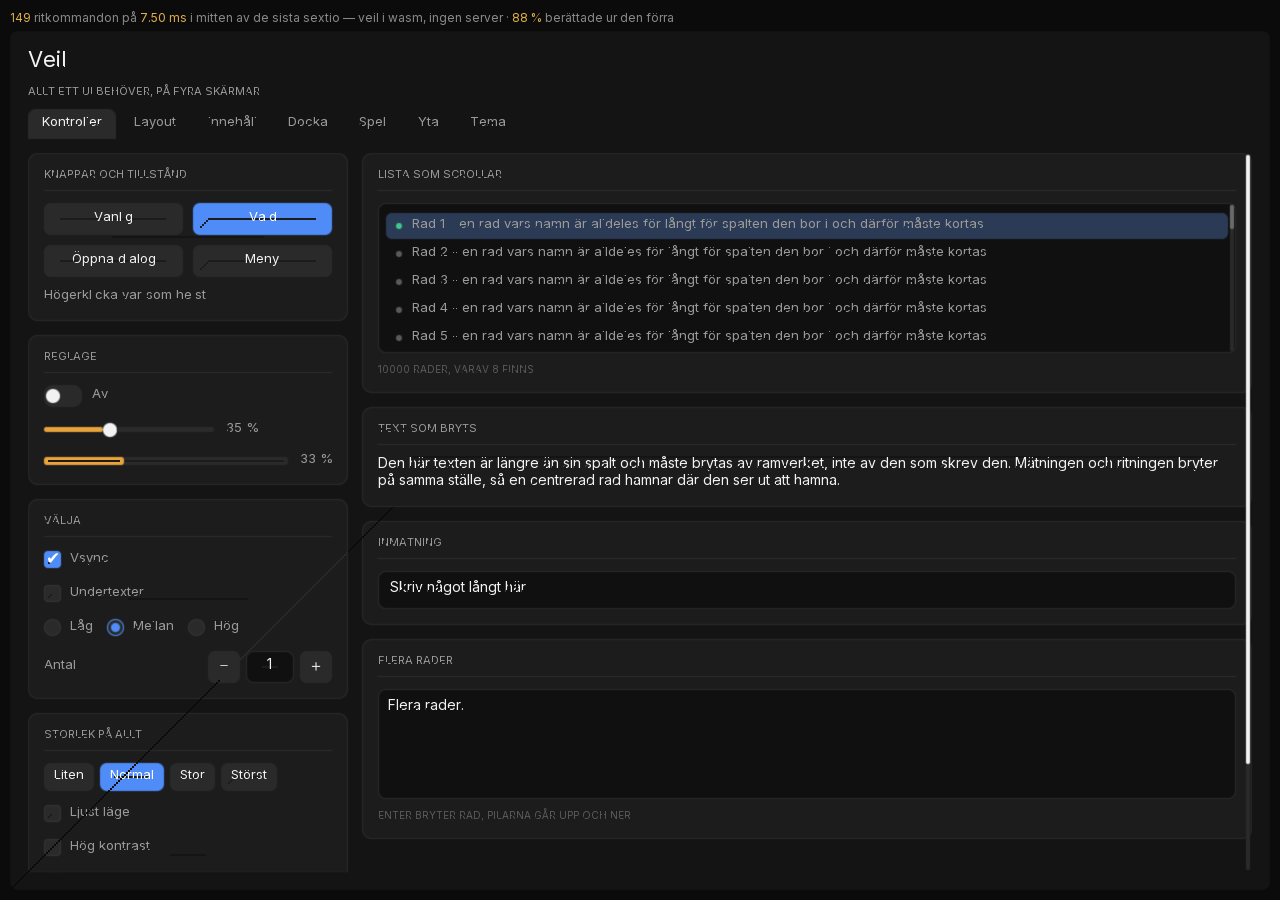
==== commit d3f80e3c: "veil: orion's spelling, and a README that carries its weight" ====
--- a/examples/wasm_gallery/index.html
+++ b/examples/wasm_gallery/index.html
@@ -82,7 +82,10 @@
   const img = new Image();
   img.onload = () => { pictures.set(name, img); };
   img.onerror = () => pictures.set(name, null);
-  img.src = 'art/' + encodeURIComponent(name);
+  // A name may carry folders - `assets/panel9.png` - so each piece is
+  // encoded on its own; encoding the whole name turned the slash into %2F
+  // and every picture 404'd.
+  img.src = 'art/' + name.split('/').map(encodeURIComponent).join('/');
   pictures.set(name, null);
   return null;
 }
@@ -271,6 +274,47 @@
 let GL = null;
 const F = 1 / 255;
 
+// --- what has not changed since the frame before --------------------------
+//
+// A screen where one meter moves says the same hundred and forty six things
+// it said last time, and reading them again to arrive at the same instances
+// was the biggest single thing a frame did. So the block is kept, and a
+// command whose numbers AND words match the one at its place last time hands
+// over the instances it made then. Twenty four numbers copied, against a
+// walk through its letters.
+//
+// The two word offsets are left OUT of the number comparison and their
+// CONTENT compared instead: a line that got a character longer moves every
+// offset after it without changing a single thing on screen.
+let wasCmds = new Int32Array(0), wasWords = new Int32Array(0);
+let wasSpan = new Int32Array(0), wasFrom = new Int32Array(0), wasCount = -1;
+let nowCmds = new Int32Array(0), nowWords = new Int32Array(0);
+let nowSpan = new Int32Array(0), nowFrom = new Int32Array(0);
+let kmdKept = 0;
+
+function roomForBlock(count, words) {
+  if (nowCmds.length < count * 12) {
+    nowCmds = new Int32Array(count * 12); wasCmds = new Int32Array(count * 12);
+    nowSpan = new Int32Array(count);      wasSpan = new Int32Array(count);
+    nowFrom = new Int32Array(count);      wasFrom = new Int32Array(count);
+    wasCount = -1;
+  }
+  if (nowWords.length < words) {
+    nowWords = new Int32Array(words); wasWords = new Int32Array(words);
+    wasCount = -1;
+  }
+}
+
+// A word is a length and then its bytes. Two of them are the same word when
+// they are the same length and the same bytes, wherever each of them lies.
+function sameWord(a, b) {
+  if (a < 0 || b < 0) return a === b;
+  const n = nowWords[a];
+  if (n !== wasWords[b]) return false;
+  for (let i = 1; i <= n; i++) if (nowWords[a + i] !== wasWords[b + i]) return false;
+  return true;
+}
+
 // `#rrggbb` or `#rrggbbaa`, with or without the hash, as four numbers.
 function hexInk(t) {
   const hex = t.charCodeAt(0) === 35 ? t.slice(1) : t;
@@ -284,12 +328,49 @@
   if (!g) return paintFrame(cmdsPtr, count, wordsPtr);
   const d = bump();
   const cmdAt = cmdsPtr + 4, wordAt0 = wordsPtr + 4;
-  const num = (i) => d.getInt32(cmdAt + i * 4, true);
-  const wordNum = (i) => d.getInt32(wordAt0 + i * 4, true);
+  const wordRoom = d.getInt32(wordsPtr, true);
   drawn = count;
+
+  // The whole block out of wasm memory in one pass, into plain arrays this
+  // side. It is read many times over what follows, and a DataView call is
+  // not free the way an element read is.
+  roomForBlock(count, wordRoom);
+  { const swapC = wasCmds; wasCmds = nowCmds; nowCmds = swapC;
+    const swapW = wasWords; wasWords = nowWords; nowWords = swapW;
+    const swapS = wasSpan; wasSpan = nowSpan; nowSpan = swapS;
+    const swapF = wasFrom; wasFrom = nowFrom; nowFrom = swapF; }
+  for (let i = 0, n = count * 12; i < n; i++) nowCmds[i] = d.getInt32(cmdAt + i * 4, true);
+  for (let i = 0; i < wordRoom; i++) nowWords[i] = d.getInt32(wordAt0 + i * 4, true);
+
+  const num = (i) => nowCmds[i];
+  const wordNum = (i) => nowWords[i];
+  // Places only line up when the two frames say the same NUMBER of things.
+  const lineUp = count === wasCount;
+  let clipDrifted = false;
+  kmdKept = 0;
+
   g.begin(W, H);
   for (let i = 0, at = 0; i < count; i++, at += 12) {
     const kind = num(at);
+    nowFrom[i] = g.at();
+    nowSpan[i] = 0;
+    // Ten numbers and two words. A clip makes no instances but sets what
+    // every instance after it is cut to, so one that moved makes everything
+    // after it new until a later clip puts the setting back.
+    let held = lineUp;
+    if (held) {
+      for (let j = 0; j < 10; j++) if (nowCmds[at + j] !== wasCmds[at + j]) { held = false; break; }
+      if (held) held = sameWord(num(at + 10), wasCmds[at + 10]) && sameWord(num(at + 11), wasCmds[at + 11]);
+    }
+    if (kind === 3) { if (!held) clipDrifted = true; }
+    // Only the kinds that ARE instances can be handed over as instances. A
+    // polygon draws itself on the side and leaves none behind, so handing
+    // over its nothing drew nothing: the chart vanished the moment it
+    // stopped changing. Pictures are the same, when they arrive.
+    else if (held && !clipDrifted && kind >= 1 && kind <= 6) {
+      const n = wasSpan[i];
+      if (g.reuse(wasFrom[i], n) >= 0) { nowSpan[i] = n; kmdKept++; continue; }
+    }
     const colour = num(at + 5);
     if (colour === -2 && kind !== 3 && kind < 8) continue;
     const x = num(at + 1), y = num(at + 2), w = num(at + 3), h = num(at + 4);
@@ -361,10 +442,38 @@
       const pts = [];
       for (const one of said) { const xy = one.split(','); if (xy.length === 2) pts.push(+xy[0], +xy[1]); }
       if (pts.length >= 6) g.polygon(pts, r, gr, b, a, W, H);
+    } else if (kind >= 8) {
+      // A picture is the same box with its own sheet. A tint of -2 is no
+      // tint at all, which is white: the picture's own colours.
+      const name = wordFrom(wordNum, num(at + 10));
+      const spot = g.artFor(name, pictureOf(name));
+      if (spot) {
+        const S = g.artSize();
+        const tr = colour === -2 ? 1 : r, tg = colour === -2 ? 1 : gr;
+        const tb = colour === -2 ? 1 : b, ta = colour === -2 ? 1 : a;
+        const quad = (dx, dy, dw, dh, sx, sy, sw, sh) => {
+          if (dw <= 0 || dh <= 0 || sw <= 0 || sh <= 0) return;
+          g.put(dx, dy, dw, dh, 0, 0, 0, 0, tr, tg, tb, ta, 4, 0, 0,
+                (spot.x + sx) / S, (spot.y + sy) / S, (spot.x + sx + sw) / S, (spot.y + sy + sh) / S);
+        };
+        if (kind === 8) quad(x, y, w, h, 0, 0, spot.w, spot.h);
+        else if (kind === 10) { const k = (num(at + 6) || 100) / 100; quad(x, y, spot.w * k, spot.h * k, 0, 0, spot.w, spot.h); }
+        else {
+          // Nine pieces: the corners keep their size, the edges stretch one
+          // way and the middle stretches both.
+          const c = num(at + 6) || 8;
+          const sc = [[0, c], [c, spot.w - 2 * c], [spot.w - c, c]];
+          const sr = [[0, c], [c, spot.h - 2 * c], [spot.h - c, c]];
+          const dc = [[x, c], [x + c, w - 2 * c], [x + w - c, c]];
+          const dr = [[y, c], [y + c, h - 2 * c], [y + h - c, c]];
+          for (let q = 0; q < 3; q++) for (let e = 0; e < 3; e++)
+            quad(dc[q][0], dr[e][0], dc[q][1], dr[e][1], sc[q][0], sr[e][0], sc[q][1], sr[e][1]);
+        }
+      }
     }
-    // Pictures are still the reader above's job: there is no art in this
-    // example, and a texture apiece is the next thing this file learns.
-  }
+    nowSpan[i] = g.at() - nowFrom[i];
+  }
+  wasCount = count;
   g.flush(W, H);
   return count;
 }
@@ -482,6 +591,10 @@
   __slot_set: (k, v) => { slots.put(k, v); return 0; },
   __slot_set_text: (k, v) => { slots.put(k, slots.grab(v)); return 0; },
   __slot_get_int: (k) => { const e = slots.find(k); return (e !== undefined && typeof e.v === 'number') ? e.v : 0; },
+  // A slot carries a real too. Here the store keeps a JS number either way,
+  // so the pair below is the same lookup with a double on the wire.
+  __slot_set_real: (k, v) => { slots.put(k, v); return 0; },
+  __slot_get_real: (k) => { const e = slots.find(k); return (e !== undefined && typeof e.v === 'number') ? e.v : 0; },
   __slot_get: (k) => { const e = slots.find(k); return allocBytes((e !== undefined && e.v instanceof Uint8Array) ? e.v : EMPTY); },
   __slot_has: (k) => (slots.find(k) !== undefined ? 1 : 0),
   __now: () => Math.round(performance.now() - began),
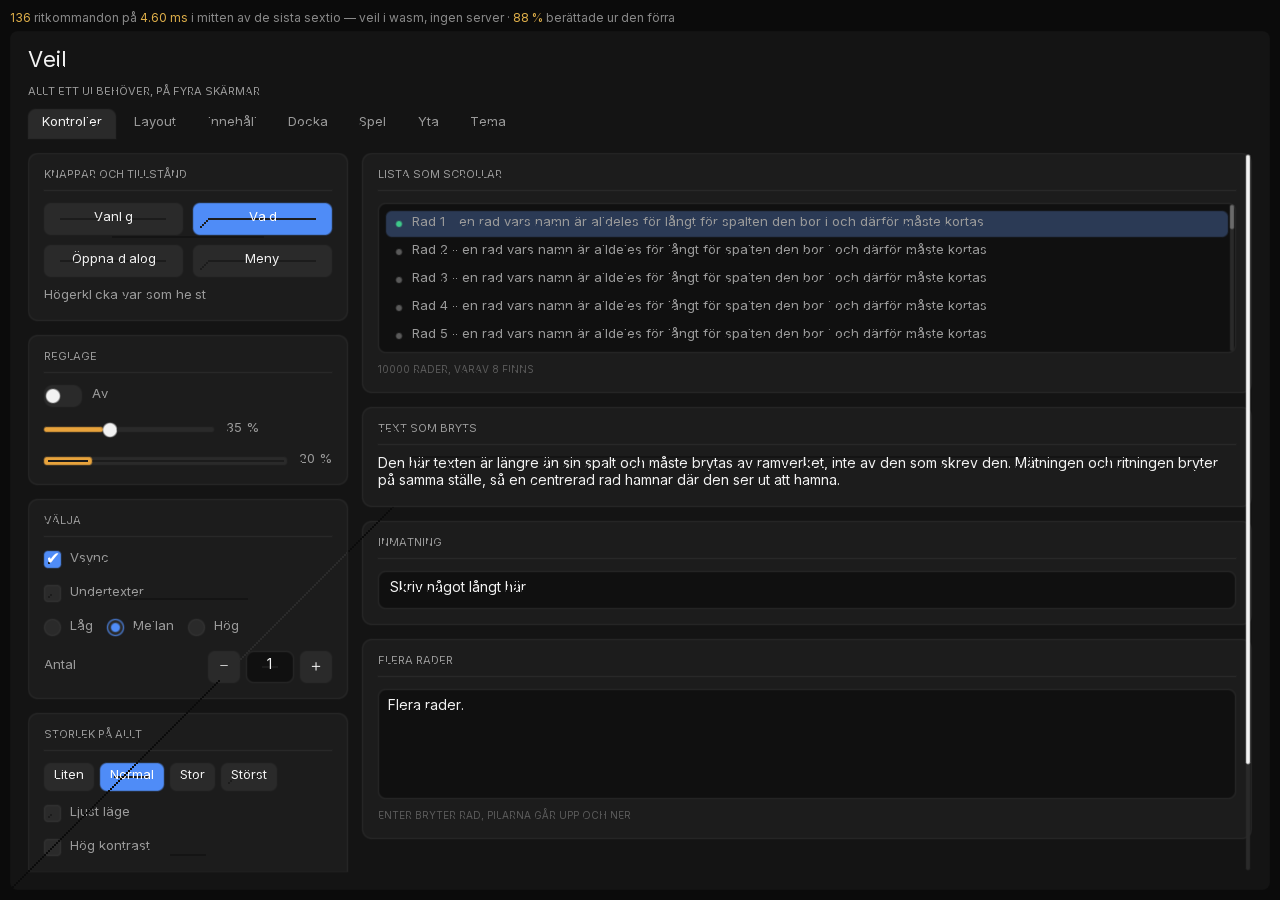
==== commit d14e50f7: "veil: a pad drives it, zones bound the ring, plates hang in the world" ====
--- a/examples/wasm_gallery/index.html
+++ b/examples/wasm_gallery/index.html
@@ -619,6 +619,10 @@
   // two blocks of numbers; nothing here reads a string it does not have to.
   page_frame: (cmdsPtr, count, wordsPtr) => (onGpu ? glFrame : paintFrame)(cmdsPtr, count, wordsPtr),
 };
+// The controllers, answered exactly the way the Windows runtime answers them,
+// so the same orion code reads a pad in a tab and in a window. Added rather
+// than spread, because the pad lives further down the page than this table.
+
 
 // --- one frame ------------------------------------------------------------
 // Clear, call, wind the bump pointer back. That last line IS the frame
@@ -750,7 +754,11 @@
   return s[n >> 1];
 }
 
+let lastFinger = 0;
 function later(what, x, y, code, mods) {
+  // Who is driving. A finger and a mouse arrive as the same pointer event,
+  // so the pointer handlers say which, and everything else is a keyboard.
+  lastInput = (what === CHAR || what === KEY) ? 2 : (lastFinger ? 3 : 1);
   const back = waiting[waiting.length - 1];
   // Moves collapse into each other - only the newest position matters. Wheel
   // steps add up, so a fast flick still travels its whole distance. A press,
@@ -763,9 +771,138 @@
   waiting.push([what, x, y, code | 0, mods | 0]);
 }
 
+// --- a hand controller ----------------------------------------------------
+//
+// The module reads a pad through the same input orb a native program uses:
+// fourteen buttons named for what they MEAN - south, east, l1, start - and
+// six axes. So WHAT a button does is decided once, in orion, and works in a
+// tab and in a window without being written twice.
+//
+// The browser has already done the hard half. Its standard mapping is the
+// same virtual pad our Windows runtime assembles by hand out of XInput and
+// raw HID, which is why this file is short and that one is not.
+//
+// `step` and `pressed` answer about the MOMENT and not the state, so exactly
+// one reader may ask them: the second ask in a frame has nothing left to
+// report. Here that reader is the module, once per beat.
+const PAD_STD = [0, 1, 2, 3, 4, 5, 8, 9, 12, 13, 14, 15, 10, 11];  // ours -> the browser's
+const padDue = new Map();
+const padWas = new Map();
+const padDir = new Map();
+
+function padLive() {
+  if (!navigator.getGamepads) return [];
+  const out = [];
+  for (const p of navigator.getGamepads()) if (p && p.connected) out.push(p);
+  return out;
+}
+function padAt(i) { const all = padLive(); return i >= 0 && i < all.length ? all[i] : null; }
+
+function padHeld(p, b) {
+  const at = PAD_STD[b];
+  return at !== undefined && p.buttons.length > at && p.buttons[at].pressed;
+}
+
+// A thumb resting on a stick is not a push, in a tab as much as anywhere.
+function padDead(v) {
+  const a = Math.abs(v);
+  if (a <= 0.12) return 0;
+  return Math.round(Math.sign(v) * Math.min(1, (a - 0.12) / 0.88) * 1000);
+}
+
+const padEnv = {
+  oi_pad_count: () => padLive().length,
+  oi_pad_kind: (i) => {
+    const p = padAt(i);
+    if (!p) return 0;
+    const id = (p.id || '').toLowerCase();
+    if (id.includes('054c') || id.includes('dualsense') || id.includes('dualshock')) return id.includes('0ce6') || id.includes('dualsense') ? 2 : 3;
+    if (id.includes('045e') || id.includes('xbox')) return 1;
+    if (id.includes('057e') || id.includes('nintendo') || id.includes('switch')) return 4;
+    return 5;
+  },
+  oi_pad_id: (i) => {
+    const p = padAt(i);
+    const m = p && /([0-9a-f]{4}).*?([0-9a-f]{4})/i.exec((p.id || '').replace(/^.*vendor:?\s*/i, ''));
+    return m ? (parseInt(m[1], 16) << 16) | parseInt(m[2], 16) : 0;
+  },
+  // 0 lx, 1 ly, 2 rx, 3 ry, 4 l2, 5 r2. The browser already points Y down.
+  oi_pad_axis: (i, which) => {
+    const p = padAt(i);
+    if (!p) return 0;
+    if (which >= 4) {
+      const at = which === 4 ? 6 : 7;
+      return p.buttons.length > at ? Math.round(p.buttons[at].value * 1000) : 0;
+    }
+    return p.axes.length > which ? padDead(p.axes[which]) : 0;
+  },
+  oi_pad_button: (i, b) => {
+    const p = padAt(i);
+    return p && padHeld(p, b) ? 1 : 0;
+  },
+  // One step, then a breath, then a steady repeat - the way a held arrow key
+  // behaves, because a menu wants steps and not a velocity.
+  oi_pad_step: (i, axis) => {
+    const p = padAt(i);
+    if (!p) return 0;
+    const v = padEnv.oi_pad_axis(i, axis) / 1000;
+    const less = axis === 0 ? 10 : 8, more = axis === 0 ? 11 : 9;
+    const dir = padHeld(p, less) ? -1 : padHeld(p, more) ? 1 : (v > 0.4 ? 1 : v < -0.4 ? -1 : 0);
+    const id = i + ':' + axis;
+    const now = performance.now();
+    if (dir === 0) { padDir.delete(id); return 0; }
+    if (padDir.get(id) !== dir) { padDir.set(id, dir); padDue.set(id, now + 380); return dir; }
+    if (now >= padDue.get(id)) { padDue.set(id, now + 90); return dir; }
+    return 0;
+  },
+  oi_pad_pressed: (i, b) => {
+    const p = padAt(i);
+    if (!p) return 0;
+    const id = i + ':' + b, now = padHeld(p, b);
+    const was = padWas.get(id) === true;
+    padWas.set(id, now);
+    return now && !was ? 1 : 0;
+  },
+  // A browser hands over a mapped pad, never the raw report. Nothing to say.
+  oi_pad_byte: () => 0,
+  oi_pad_len: () => 0,
+  // What the search had to look through. Windows answers with every HID
+  // device on the machine; a browser only ever shows gamepads, so the
+  // number is the slots it offers - and a zero still means the same thing
+  // it means natively: there was no search to run.
+  oi_hid_seen: () => (navigator.getGamepads ? navigator.getGamepads().length : 0),
+  oi_touch: () => (lastInput === 3 ? 1 : 0),
+  oi_composing: () => allocText(composing),
+  oi_composing_at: () => composingAt,
+  oi_composing_on: () => composingOn,
+  oi_last_input: () => lastInput,
+};
+
+Object.assign(env, padEnv);
+
+// 0 nobody yet, 1 mouse, 2 keys, 3 touch, 4 pad. The same four the Windows
+// runtime reports, so a UI decides the same way in both places: whether to
+// draw a focus ring at all, and whether hover means anything.
+let lastInput = 0;
+
 function beat() {
   requestAnimationFrame(beat);
   if (!mod) return;
+  // Asked every frame, because a pad has nothing to tell the page until it
+  // does: there is no event to wait for, only a button that is now down.
+  //
+  // What a button MEANS is decided in orion, next to everything else the
+  // gallery decides, and comes back packed as one number - an export
+  // returns one value. This page only reports which buttons are down.
+  // Not `said`: the status line further down owns that name, and shadowing
+  // it made this whole function assign to a constant.
+  const padSaid = mod.pad_key();
+  if (padSaid) {
+    later(Math.floor(padSaid / 100000), 0, 0, Math.floor(padSaid / 10) % 10000, padSaid % 10);
+    // Said AFTER, because a pad arrives dressed as a key and `later` would
+    // otherwise call it a keyboard - which is the one thing it is not.
+    lastInput = 4;
+  }
   if (waiting.length === 0) {
     // Nobody touched anything. If nothing on this screen is moving either,
     // it is the same picture it was a moment ago - and building it again to
@@ -795,14 +932,23 @@
 }
 
 let down = false;
-cv.addEventListener('pointermove', e => { const at = spot(e); later(down ? DRAG : MOVE, at[0], at[1], 0, 0); });
+cv.addEventListener('pointermove', e => { const at = spot(e); lastFinger = finger(e); later(down ? DRAG : MOVE, at[0], at[1], 0, 0); });
 // Whether a finger or a mouse is doing this. It matters in exactly one
 // place: a finger dragging empty space is scrolling, a mouse is not.
 const finger = e => (e.pointerType === 'touch' || e.pointerType === 'pen') ? 1 : 0;
+// The page's own context menu would cover the one the program draws.
+cv.addEventListener('contextmenu', e => e.preventDefault());
 cv.addEventListener('pointerdown', e => {
   down = true;
-  cv.setPointerCapture(e.pointerId);
-  const at = spot(e); later(DOWN, at[0], at[1], 0, finger(e));
+  lastFinger = finger(e);
+  // WHICH button, the way the native app says it: `e.key is 2` is the right
+  // one. Without this a right-click never reached veil at all and the
+  // context menu the gallery advertises could not be opened in a tab.
+  const at = spot(e); later(DOWN, at[0], at[1], e.button | 0, finger(e));
+  // Capture AFTER the press is queued, and never let it lose one. It keeps
+  // a drag alive when the pointer leaves the canvas, which is worth having
+  // and is not worth a press for.
+  try { cv.setPointerCapture(e.pointerId); } catch (err) {}
 });
 addEventListener('pointerup', e => {
   if (!down) return;
@@ -818,7 +964,42 @@
 // A key belongs to whatever the screen says is being typed into. Codes for
 // the ones that MOVE, a character for the rest - the split every editor makes.
 const KEYS = { Backspace: 8, Delete: 46, ArrowLeft: 37, ArrowRight: 39, ArrowUp: 38, ArrowDown: 40, Home: 36, End: 35, Enter: 13, Tab: 9, Escape: 27 };
+// --- text on its way in ----------------------------------------------------
+//
+// Typing Japanese means typing "nihon" and then picking which way to write
+// it. A browser only tells you about that through composition events, and it
+// only sends those to something editable - a canvas is not. So there is one
+// input off the side of the page, kept focused, and it does two jobs: it
+// carries the composition, and it is what makes a phone put its keyboard up
+// when you touch the page at all.
+//
+// It never keeps what is typed in it. Ordinary keys are still read from the
+// keydown below, which fires all the same; the input is cleared on every one
+// so it cannot start behaving like a second field nobody can see.
+const secret = document.createElement('input');
+secret.setAttribute('autocapitalize', 'off');
+secret.setAttribute('autocomplete', 'off');
+secret.setAttribute('spellcheck', 'false');
+secret.style.cssText = 'position:fixed;left:-9999px;top:0;width:1px;height:1px;opacity:0;';
+document.body.appendChild(secret);
+const holdFocus = () => { try { secret.focus({ preventScroll: true }); } catch (err) {} };
+holdFocus();
+addEventListener('pointerdown', holdFocus);
+secret.addEventListener('input', () => { secret.value = ''; });
+
+let composing = '', composingAt = 0, composingOn = 0;
+secret.addEventListener('compositionstart', () => { composingOn = 1; composing = ''; composingAt = 0; });
+secret.addEventListener('compositionupdate', e => {
+  composing = e.data || '';
+  // The caret sits at the end of what has been composed so far, in BYTES,
+  // because that is what every other offset at this seam is.
+  composingAt = new TextEncoder().encode(composing).length;
+});
+secret.addEventListener('compositionend', () => { composingOn = 0; composing = ''; composingAt = 0; secret.value = ''; });
+
 addEventListener('keydown', e => {
+  // While a composition is open the keys belong to it, not to the program.
+  if (e.isComposing || composingOn) return;
   if (e.key.length === 1 && !e.ctrlKey && !e.metaKey) later(CHAR, 0, 0, e.key.codePointAt(0), 0);
   else if (KEYS[e.key] !== undefined) {
     e.preventDefault();
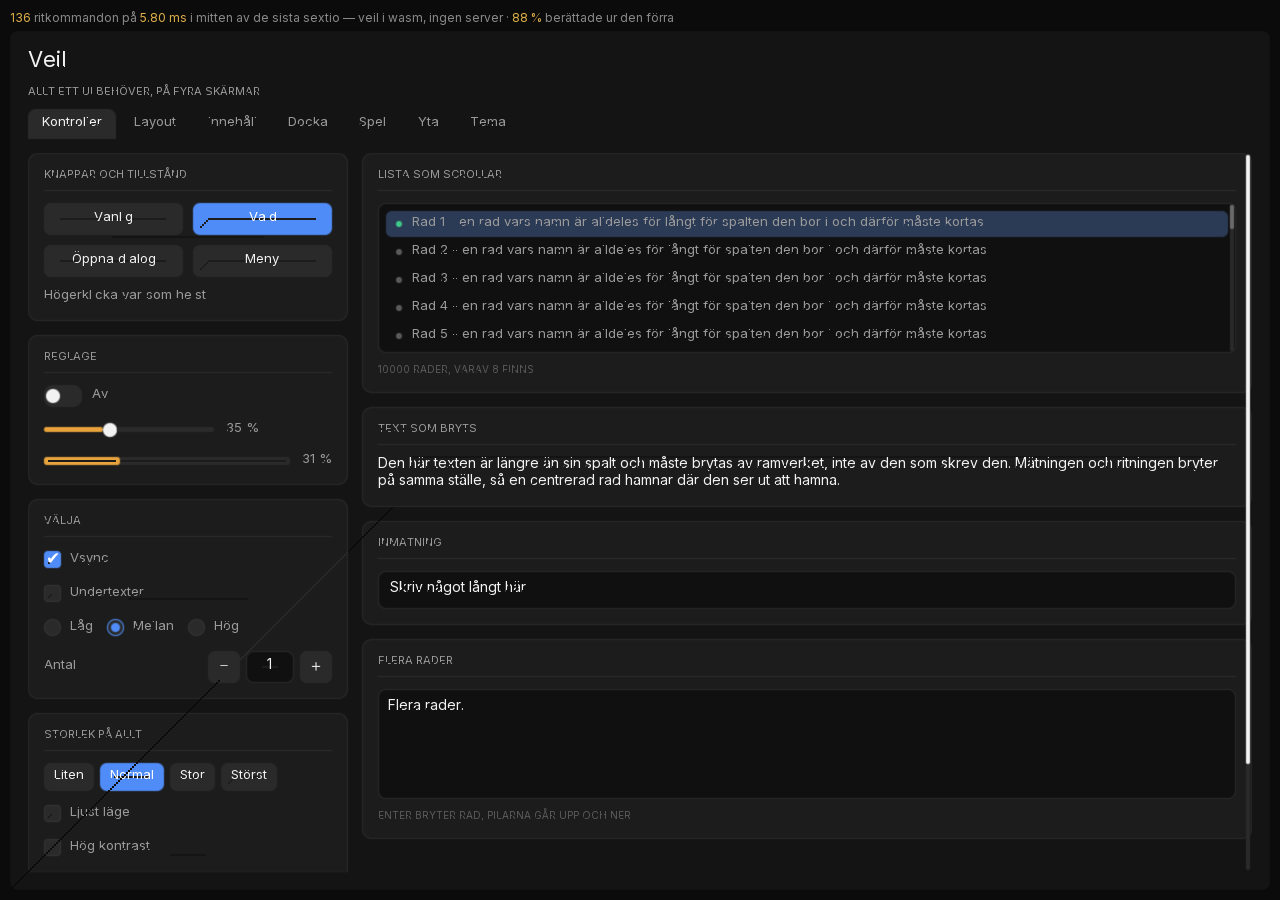
==== commit 91847d96: "veil: read the other way, said out loud, and lists that mostly are not there" ====
--- a/examples/wasm_gallery/index.html
+++ b/examples/wasm_gallery/index.html
@@ -377,22 +377,33 @@
     // Four numbers out of one, the way the shader wants them. A gradient
     // still crosses as letters and shows its first stop until the shader
     // learns a second one.
-    let r = 0, gr = 0, b = 0, a = 1, slide = null;
+    let r = 0, gr = 0, b = 0, a = 1, slideSaid = null;
     if (colour >= 0) {
       r = ((colour >>> 24) & 255) * F; gr = ((colour >>> 16) & 255) * F;
       b = ((colour >>> 8) & 255) * F;  a = (colour & 255) * F;
     } else if (kind !== 3) {
       const said = wordFrom(wordNum, num(at + 11));
-      const stops = said.startsWith('grad:') ? said.split(':') : null;
-      const first = hexInk(stops ? stops[1] : said);
+      if (said.startsWith('grad:')) slideSaid = said;
+      const first = hexInk(slideSaid ? said.split(':').filter(p => p !== 'grad' && p !== 'across')[0] : said);
       r = first[0]; gr = first[1]; b = first[2]; a = first[3];
-      if (stops) slide = hexInk(stops[2]);
     }
 
     if (kind === 1) {
-      // A slide of colour is the same box with its far end riding along.
-      if (slide) g.put(x, y, w, h, num(at + 6), num(at + 7), num(at + 8), num(at + 9),
-                       r, gr, b, a, 3, 0, 0, slide[0], slide[1], slide[2], slide[3]);
+      // A slide of colour is a strip baked onto the picture sheet and then
+      // drawn as a picture - which is how it gets as many stops as it likes
+      // and a direction, without the shader knowing gradients exist.
+      const strip = slideSaid ? g.slideFor(slideSaid) : null;
+      if (strip) {
+        const sz = g.artSize();
+        // Down the middle of the strip's narrow side, so a linear sample
+        // never reaches into whatever is packed beside it.
+        const flat = strip.w === 1;
+        const u0 = flat ? (strip.x + 0.5) / sz : strip.x / sz;
+        const u1 = flat ? (strip.x + 0.5) / sz : (strip.x + strip.w) / sz;
+        const v0 = flat ? strip.y / sz : (strip.y + 0.5) / sz;
+        const v1 = flat ? (strip.y + strip.h) / sz : (strip.y + 0.5) / sz;
+        g.put(x, y, w, h, num(at + 6), num(at + 7), num(at + 8), num(at + 9), 1, 1, 1, 1, 4, 0, 0, u0, v0, u1, v1);
+      }
       else g.put(x, y, w, h, num(at + 6), num(at + 7), num(at + 8), num(at + 9), r, gr, b, a, 0, 0, 0, 0, 0, 0, 0);
     } else if (kind === 2) {
       const rad = num(at + 6);
@@ -919,6 +930,10 @@
   } else {
     while (waiting.length) { const e = waiting.shift(); tell(e[0], e[1], e[2], e[3], e[4]); }
   }
+  // The screen said out loud, at the same four-times-a-second the status
+  // line uses: a reader does not need sixty, and being handed a new tree
+  // sixty times a second is how a reader is made useless.
+  saySreen();
   // Four times a second, not sixty. The number in it changes every frame,
   // so writing it every frame is a DOM parse and a page layout inside the
   // very frame it is reporting on - measuring the thing was part of what
@@ -964,6 +979,53 @@
 // A key belongs to whatever the screen says is being typed into. Codes for
 // the ones that MOVE, a character for the rest - the split every editor makes.
 const KEYS = { Backspace: 8, Delete: 46, ArrowLeft: 37, ArrowRight: 39, ArrowUp: 38, ArrowDown: 40, Home: 36, End: 35, Enter: 13, Tab: 9, Escape: 27 };
+// --- the screen, said out loud ---------------------------------------------
+//
+// A canvas is a wall to a screen reader: it can be looked at and never read.
+// So the same screen exists a second time beside it as plain elements, out of
+// sight, and a reader reads those. veil hands over what is there and what
+// each thing is called - the same list the ring walks, because a reader and a
+// keyboard are the same person navigating the same screen.
+//
+// It is rebuilt only when it CHANGED. A screen reader that is handed a new
+// tree sixty times a second starts its sentence over sixty times a second,
+// which is worse than saying nothing.
+const spoken = document.createElement('div');
+spoken.setAttribute('role', 'application');
+spoken.setAttribute('aria-label', 'Veil-galleriet');
+spoken.style.cssText = 'position:fixed;left:-99999px;top:0;width:1px;height:1px;overflow:hidden;';
+document.body.appendChild(spoken);
+
+// veil's roles, in the words a browser knows. Anything else is a group,
+// which is honest: a reader says there is something there and reads its name.
+const ARIA = { btn: 'button', row: 'listitem', tab: 'tab', field: 'textbox', well: 'group',
+               panel: 'group', lead: 'text', label: 'text', check: 'checkbox', slide: 'slider' };
+let spokenWas = '';
+function saySreen() {
+  // The frame the page is already holding. Asking the module to build one
+  // per question is how this was first written and it ran out of memory in
+  // about a second.
+  if (!mod || !mod.spoken_all || !prev) return;
+  const lines = readText(mod.spoken_all(prev)).split('\n').filter(Boolean);
+  const focus = readText(mod.spoken_focus());
+  const now = focus + '\u0000' + lines.join('\n');
+  if (now === spokenWas) return;
+  spokenWas = now;
+  spoken.textContent = '';
+  for (const line of lines) {
+    const [name, role, says, state] = line.split('\t');
+    const el = document.createElement('div');
+    el.id = 'veil-' + name;
+    el.setAttribute('role', ARIA[role] || 'group');
+    el.textContent = says || name;
+    if (state === 'off') el.setAttribute('aria-disabled', 'true');
+    if (state === 'on') el.setAttribute('aria-checked', 'true');
+    if (name === focus) el.setAttribute('aria-current', 'true');
+    spoken.appendChild(el);
+  }
+  spoken.setAttribute('aria-activedescendant', focus ? 'veil-' + focus : '');
+}
+
 // --- text on its way in ----------------------------------------------------
 //
 // Typing Japanese means typing "nihon" and then picking which way to write
